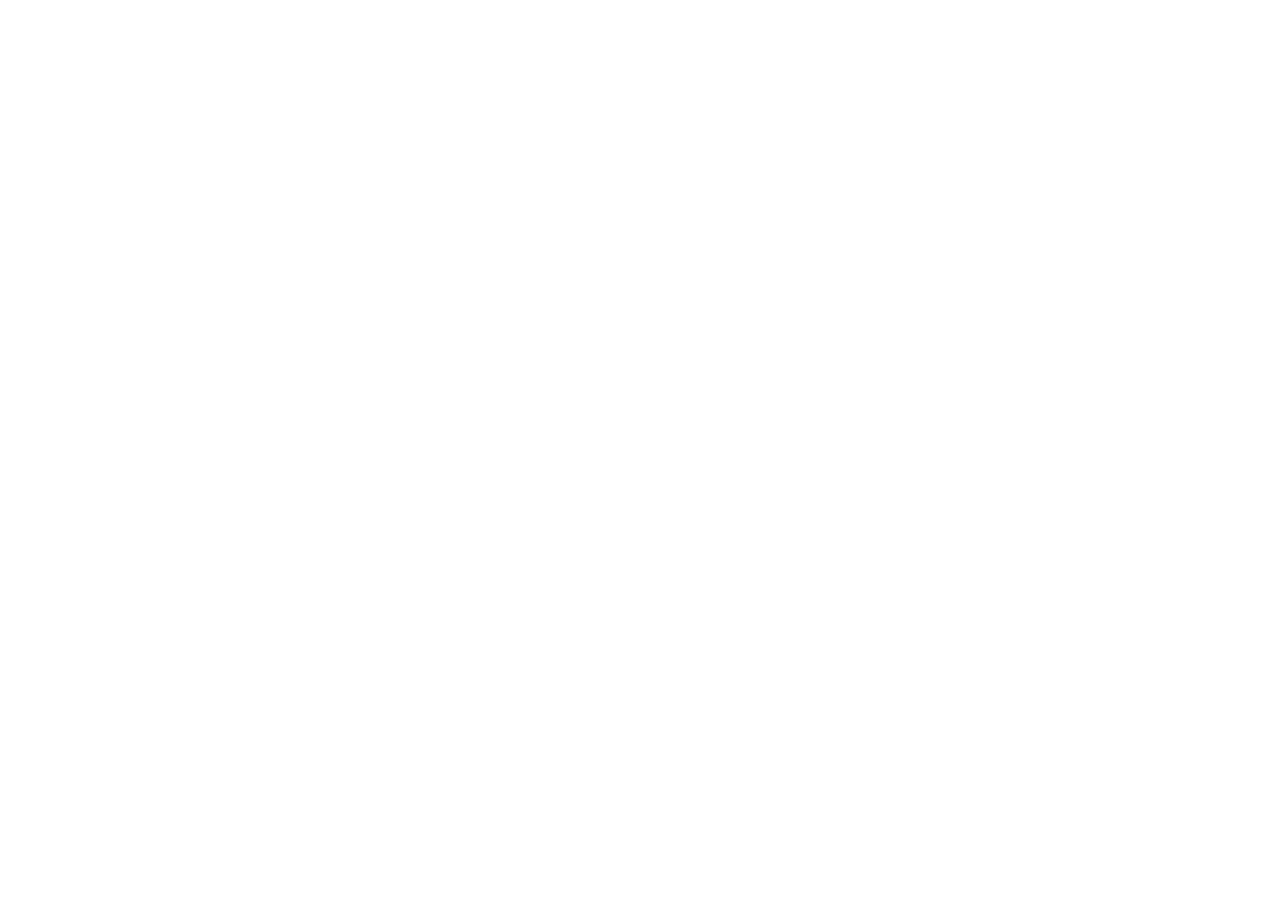
==== index.html @ e0ed1ae6 "login" ====
<!DOCTYPE html>
<html lang="en">
<head>
    <meta charset="UTF-8">
    <meta name="viewport" content="width=device-width, initial-scale=1.0">
    <link rel="stylesheet" href="estilo.css">
    <title>Login</title>
</head>
<body>
    
</body>
</html>
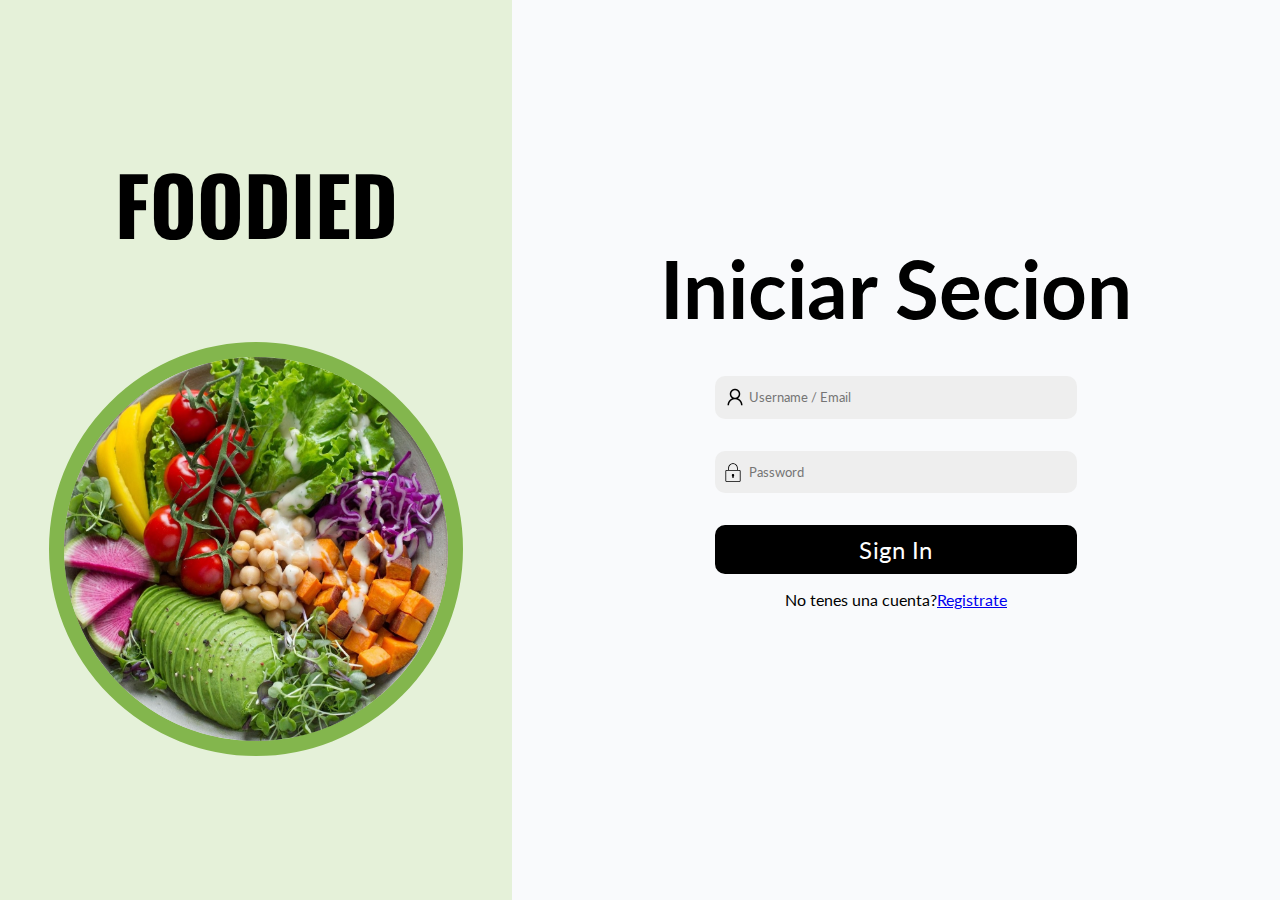
==== commit 8b30fa40: "terminando formulario" ====
--- a/index.html
+++ b/index.html
@@ -4,9 +4,62 @@
     <meta charset="UTF-8">
     <meta name="viewport" content="width=device-width, initial-scale=1.0">
     <link rel="stylesheet" href="estilo.css">
+    <link rel="preconnect" href="https://fonts.googleapis.com">
+<link rel="preconnect" href="https://fonts.gstatic.com" crossorigin>
+<link href="https://fonts.googleapis.com/css2?family=Lato&display=swap" rel="stylesheet">
+<link rel="preconnect" href="https://fonts.googleapis.com">
+<link rel="preconnect" href="https://fonts.gstatic.com" crossorigin>
+<link href="https://fonts.googleapis.com/css2?family=Oswald&display=swap" rel="stylesheet">
     <title>Login</title>
 </head>
 <body>
-    
+<main>
+<section class="flex">
+
+<div class="img">
+    <div>
+
+        <h1 class="logo">FOODIED</h1>
+    </div>
+<img class="ensa" src="img/ensalada.jpg" alt="">
+</div>
+
+
+<section class="partedos">
+    <div class="iniciar">
+    <h1>Iniciar Secion</h1>
+    </div>
+
+    <div class="form">
+        <form for="">
+            <div class="persona">
+
+                <img class="imagen" src="img/icons8-persona-24.png" alt="">
+                <input class="email" type="text" required  placeholder="Username / Email">
+            </div>
+            <div class="persona">
+
+                <img class="imagen" src="img/icons8-candado.svg" alt="">
+                <input class="email" type="password" maxlength="12" required  placeholder="Password">
+            </div>
+            <button>Sign In</button>
+        </form>
+        
+    </div>
+    <div class="regi">
+        <p>No tenes una cuenta?</p>
+        <a href="#">Registrate</a>
+    </div>
+
+</section>
+
+
+</section>
+
+
+
+
+
+</main>
 </body>
 </html>--- a/estilo.css
+++ b/estilo.css
@@ -0,0 +1,103 @@
+*{
+    margin: 0;
+    padding: 0;
+    background-color: #F9FAFC;
+    font-family: 'Lato', sans-serif;
+}
+
+.flex {
+    display: flex;
+}
+
+
+.logo{
+   padding-bottom: 1em;
+   font-size: 5rem;
+    background-color: #E5F1D9;
+    font-family: 'Oswald', sans-serif;
+}
+
+.img{
+    background-color: #E5F1D9;
+    width: 40%;
+   height: 100vh;
+   display: flex;
+   justify-content: center;
+   align-items: center;
+   flex-direction: column;
+}
+
+.ensa{
+    width: 24em;
+    height: 24em;
+    background-color: transparent;
+    border: 15px solid #83B64D;
+    border-radius: 670px;
+}
+
+.partedos{
+    width: 60%;
+}
+.iniciar{
+    padding-top: 6em;
+    font-size: 2.5rem;
+    display: flex;
+    justify-content: center;
+    background-color: #F9FAFC;
+    padding-bottom: 1em;
+    
+    
+}
+
+.form{
+    display: flex;
+    justify-content: center;
+    
+}
+
+label{
+    display: flex;
+    flex-direction: column;
+}
+
+.persona{
+    display: flex;
+    padding-bottom: 2em;
+    align-items: center;
+}
+
+.imagen{
+    position: absolute;
+    background-color: transparent;
+    padding-left: 0.5em;
+
+}
+
+.email{
+    padding: 1em 2.6em ;
+    width: 22em;
+    border: 0;
+    background-color: #EEEEEE;
+    border-radius: 10px;
+    
+
+}
+
+button{
+    width: 100%;
+    padding: 0.4em 0; 
+    text-align: center;
+    letter-spacing: 0.5px;
+    background-color: black;
+    color: white;
+    border: 0;
+    cursor: pointer;
+    border-radius: 10px;
+    font-size: 1.5rem;
+}
+
+.regi{
+    padding-top: 1em;
+    display: flex;
+    justify-content: center;
+}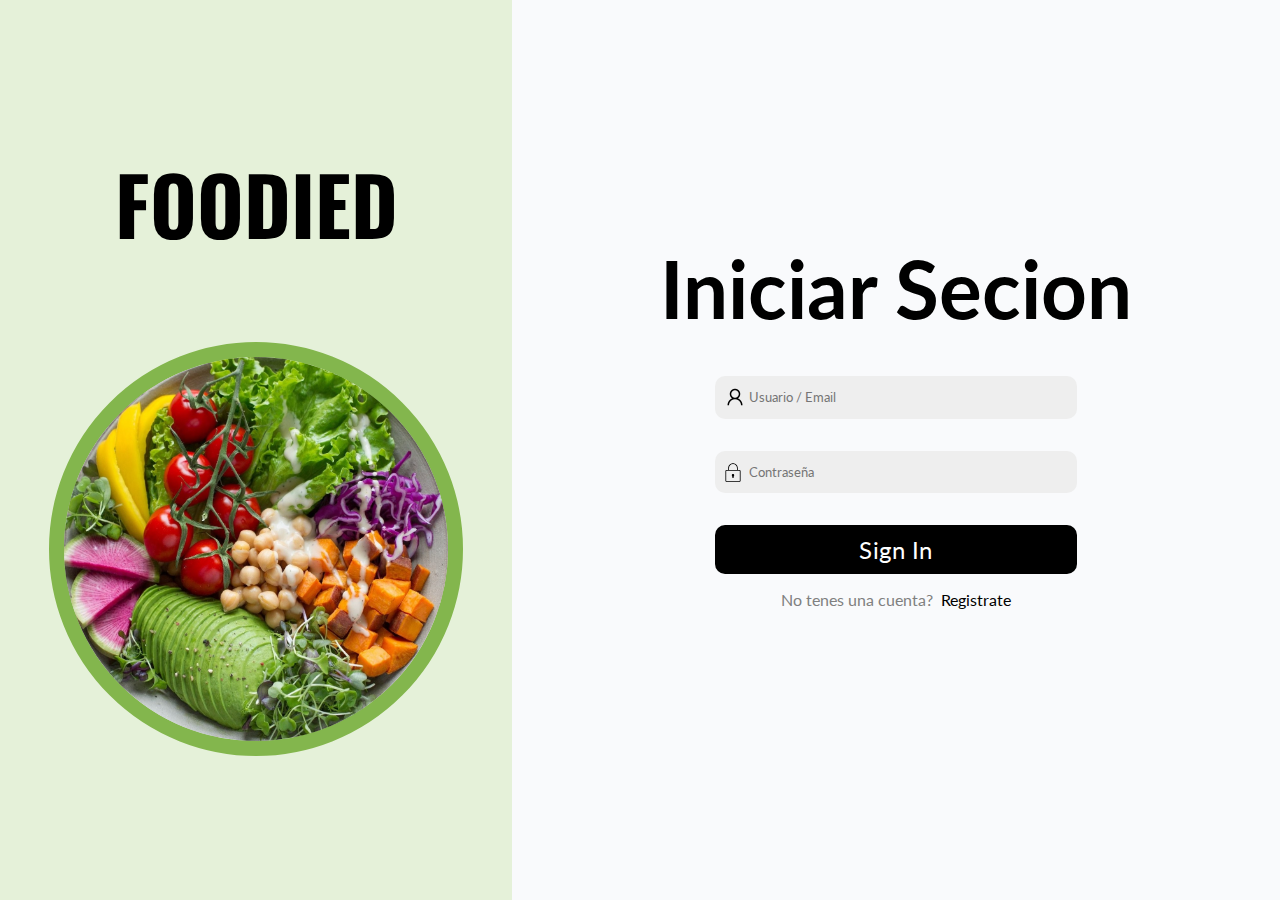
==== commit 8e65d615: "terminado" ====
--- a/index.html
+++ b/index.html
@@ -35,19 +35,19 @@
             <div class="persona">
 
                 <img class="imagen" src="img/icons8-persona-24.png" alt="">
-                <input class="email" type="text" required  placeholder="Username / Email">
+                <input class="email" type="text" required  placeholder="Usuario / Email">
             </div>
             <div class="persona">
 
                 <img class="imagen" src="img/icons8-candado.svg" alt="">
-                <input class="email" type="password" maxlength="12" required  placeholder="Password">
+                <input class="email" type="password" maxlength="12" required  placeholder="Contraseña">
             </div>
             <button>Sign In</button>
         </form>
         
     </div>
     <div class="regi">
-        <p>No tenes una cuenta?</p>
+        <p class="preg">No tenes una cuenta?</p>
         <a href="#">Registrate</a>
     </div>
 
--- a/estilo.css
+++ b/estilo.css
@@ -100,4 +100,14 @@
     padding-top: 1em;
     display: flex;
     justify-content: center;
+}
+
+.preg{
+    color: gray;
+}
+
+a{
+    text-decoration: none;
+    padding-left: 0.5em;
+    color: black;
 }